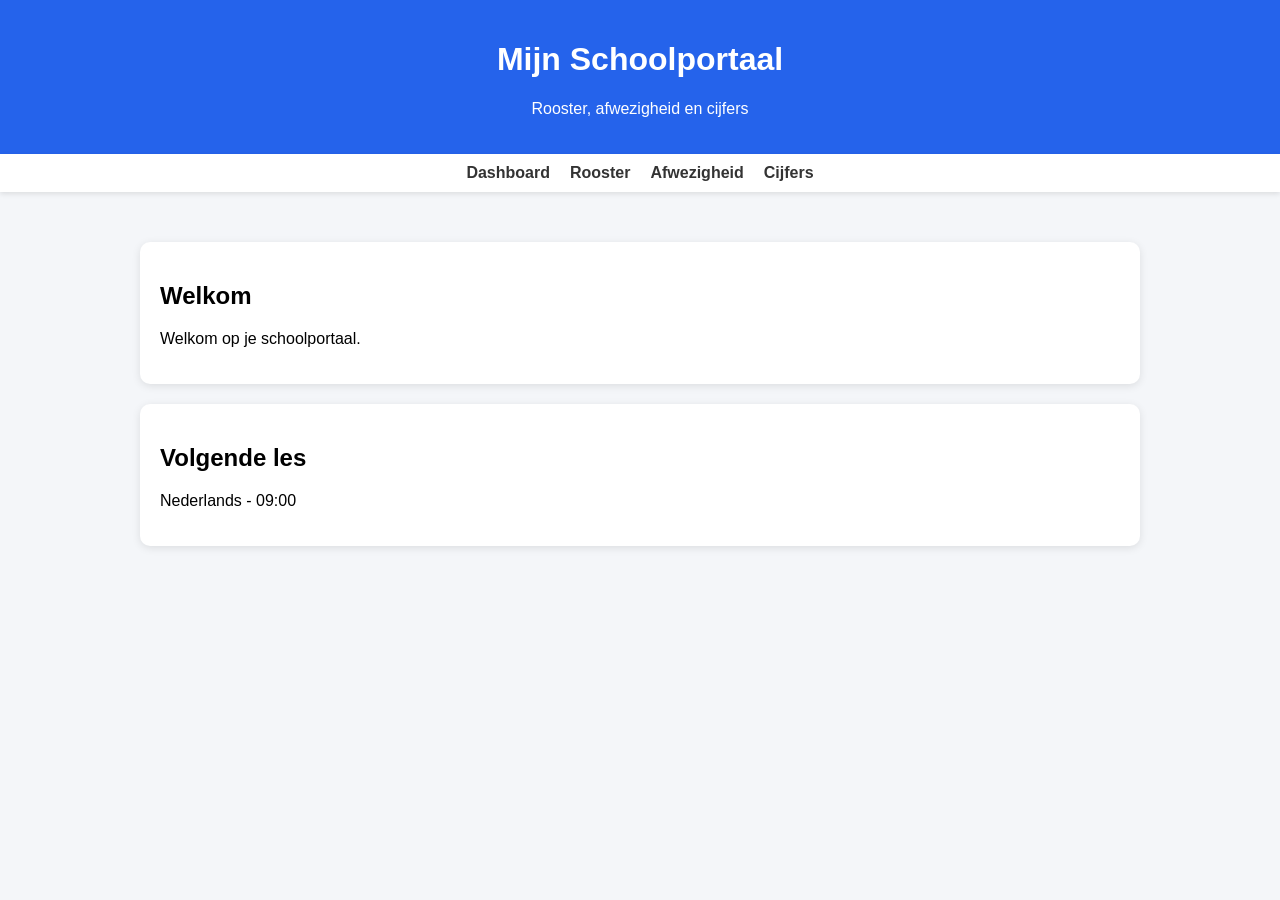
==== index.html @ 2cacb97b "Add initial HTML structure for school portal" ====
<!DOCTYPE html>
<html lang="nl">
<head>
    <meta charset="UTF-8">
    <meta name="viewport" content="width=device-width, initial-scale=1.0">
    <title>Mijn Schoolportaal</title>

    <style>
        body {
            font-family: Arial, sans-serif;
            margin: 0;
            background: #f4f6f9;
        }

        header {
            background: #2563eb;
            color: white;
            padding: 20px;
            text-align: center;
        }

        nav {
            background: white;
            padding: 10px;
            display: flex;
            justify-content: center;
            gap: 20px;
            box-shadow: 0 2px 5px rgba(0,0,0,0.1);
        }

        nav a {
            text-decoration: none;
            color: #333;
            font-weight: bold;
        }

        .container {
            max-width: 1000px;
            margin: 30px auto;
            padding: 20px;
        }

        .card {
            background: white;
            padding: 20px;
            margin-bottom: 20px;
            border-radius: 10px;
            box-shadow: 0 2px 8px rgba(0,0,0,0.1);
        }
    </style>
</head>
<body>

<header>
    <h1>Mijn Schoolportaal</h1>
    <p>Rooster, afwezigheid en cijfers</p>
</header>

<nav>
    <a href="#">Dashboard</a>
    <a href="#">Rooster</a>
    <a href="#">Afwezigheid</a>
    <a href="#">Cijfers</a>
</nav>

<div class="container">

    <div class="card">
        <h2>Welkom</h2>
        <p>Welkom op je schoolportaal.</p>
    </div>

    <div class="card">
        <h2>Volgende les</h2>
        <p>Nederlands - 09:00</p>
    </div>

</div>

</body>
</html>
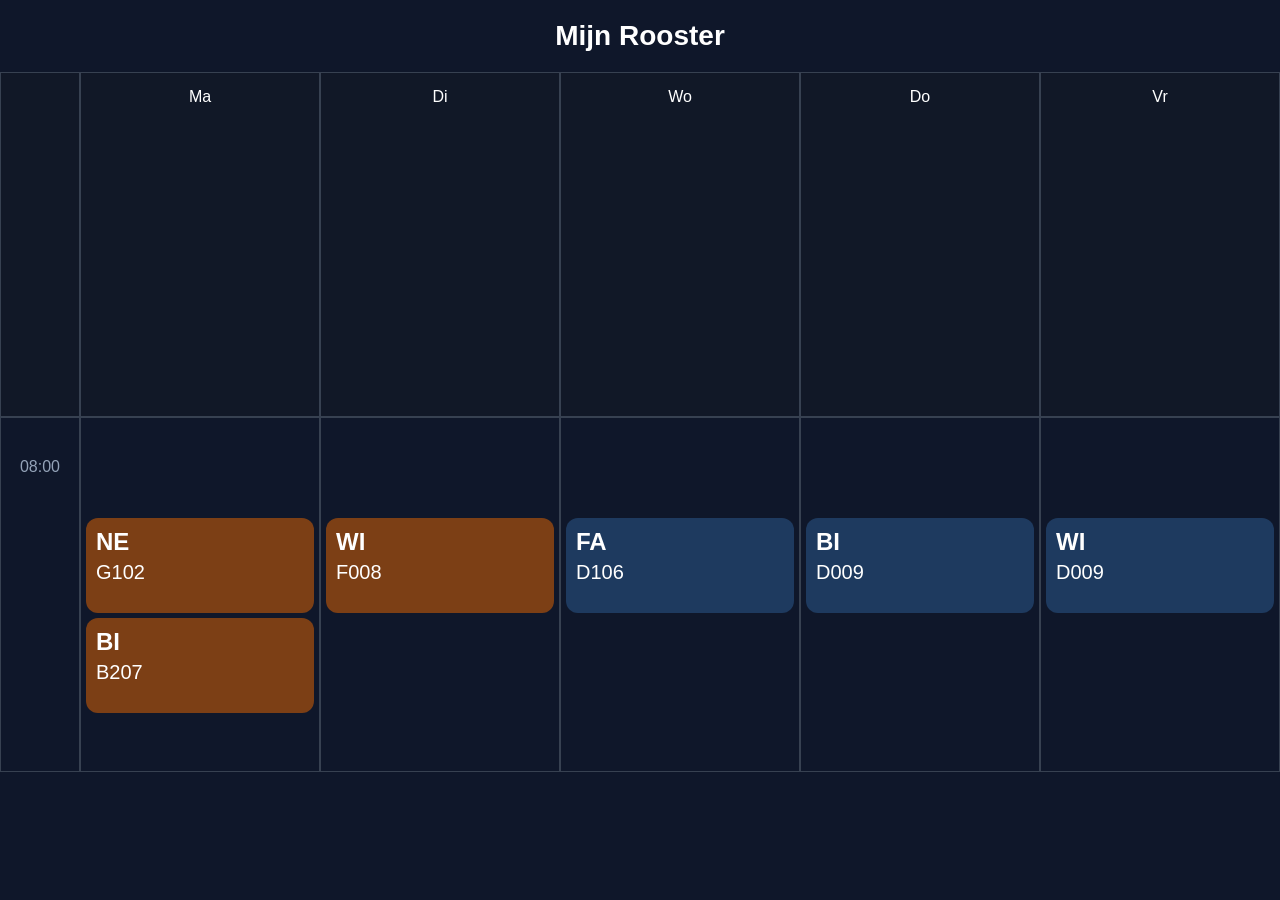
==== commit 8af3f46d: "Update index.html" ====
--- a/index.html
+++ b/index.html
@@ -1,81 +1,188 @@
 <!DOCTYPE html>
 <html lang="nl">
 <head>
-    <meta charset="UTF-8">
-    <meta name="viewport" content="width=device-width, initial-scale=1.0">
-    <title>Mijn Schoolportaal</title>
+<meta charset="UTF-8">
+<meta name="viewport" content="width=device-width, initial-scale=1.0">
+<title>School Rooster</title>
 
-    <style>
-        body {
-            font-family: Arial, sans-serif;
-            margin: 0;
-            background: #f4f6f9;
-        }
+<style>
+*{
+    margin:0;
+    padding:0;
+    box-sizing:border-box;
+    font-family:Arial, sans-serif;
+}
 
-        header {
-            background: #2563eb;
-            color: white;
-            padding: 20px;
-            text-align: center;
-        }
+body{
+    background:#0f172a;
+    color:white;
+}
 
-        nav {
-            background: white;
-            padding: 10px;
-            display: flex;
-            justify-content: center;
-            gap: 20px;
-            box-shadow: 0 2px 5px rgba(0,0,0,0.1);
-        }
+header{
+    padding:20px;
+    text-align:center;
+    font-size:28px;
+    font-weight:bold;
+}
 
-        nav a {
-            text-decoration: none;
-            color: #333;
-            font-weight: bold;
-        }
+.rooster{
+    display:grid;
+    grid-template-columns:80px repeat(5,1fr);
+    min-height:700px;
+}
 
-        .container {
-            max-width: 1000px;
-            margin: 30px auto;
-            padding: 20px;
-        }
+.kop{
+    background:#111827;
+    padding:15px;
+    text-align:center;
+    border:1px solid #374151;
+}
 
-        .card {
-            background: white;
-            padding: 20px;
-            margin-bottom: 20px;
-            border-radius: 10px;
-            box-shadow: 0 2px 8px rgba(0,0,0,0.1);
-        }
-    </style>
+.tijd{
+    border:1px solid #374151;
+    padding-top:40px;
+    text-align:center;
+    color:#94a3b8;
+}
+
+.dag{
+    position:relative;
+    border:1px solid #374151;
+}
+
+.les{
+    position:absolute;
+    left:5px;
+    right:5px;
+    border-radius:12px;
+    padding:10px;
+    color:white;
+    overflow:hidden;
+}
+
+.oranje{
+    background:#7c3f15;
+}
+
+.blauw{
+    background:#1e3a5f;
+}
+
+.vak{
+    font-size:24px;
+    font-weight:bold;
+}
+
+.lokaal{
+    margin-top:5px;
+    font-size:20px;
+}
+</style>
 </head>
 <body>
 
-<header>
-    <h1>Mijn Schoolportaal</h1>
-    <p>Rooster, afwezigheid en cijfers</p>
-</header>
+<header>Mijn Rooster</header>
 
-<nav>
-    <a href="#">Dashboard</a>
-    <a href="#">Rooster</a>
-    <a href="#">Afwezigheid</a>
-    <a href="#">Cijfers</a>
-</nav>
+<div class="rooster">
 
-<div class="container">
+<div class="kop"></div>
+<div class="kop">Ma</div>
+<div class="kop">Di</div>
+<div class="kop">Wo</div>
+<div class="kop">Do</div>
+<div class="kop">Vr</div>
 
-    <div class="card">
-        <h2>Welkom</h2>
-        <p>Welkom op je schoolportaal.</p>
-    </div>
-
-    <div class="card">
-        <h2>Volgende les</h2>
-        <p>Nederlands - 09:00</p>
-    </div>
+<div class="tijd">08:00</div>
+<div class="dag" id="ma"></div>
+<div class="dag" id="di"></div>
+<div class="dag" id="wo"></div>
+<div class="dag" id="do"></div>
+<div class="dag" id="vr"></div>
 
 </div>
 
+<script>
+
+const lessen = [
+
+{
+dag:"ma",
+vak:"NE",
+lokaal:"G102",
+start:9,
+eind:10,
+kleur:"oranje"
+},
+
+{
+dag:"ma",
+vak:"BI",
+lokaal:"B207",
+start:10,
+eind:11,
+kleur:"oranje"
+},
+
+{
+dag:"di",
+vak:"WI",
+lokaal:"F008",
+start:9,
+eind:10,
+kleur:"oranje"
+},
+
+{
+dag:"wo",
+vak:"FA",
+lokaal:"D106",
+start:9,
+eind:10,
+kleur:"blauw"
+},
+
+{
+dag:"do",
+vak:"BI",
+lokaal:"D009",
+start:9,
+eind:10,
+kleur:"blauw"
+},
+
+{
+dag:"vr",
+vak:"WI",
+lokaal:"D009",
+start:9,
+eind:10,
+kleur:"blauw"
+}
+
+];
+
+lessen.forEach(les => {
+
+const blok = document.createElement("div");
+
+blok.className = "les " + les.kleur;
+
+const top = (les.start - 8) * 100;
+const hoogte = (les.eind - les.start) * 100 - 5;
+
+blok.style.top = top + "px";
+blok.style.height = hoogte + "px";
+
+blok.innerHTML = `
+<div class="vak">${les.vak}</div>
+<div class="lokaal">${les.lokaal}</div>
+`;
+
+document.getElementById(les.dag).appendChild(blok);
+
+});
+
+</script>
+
 </body>
 </html>
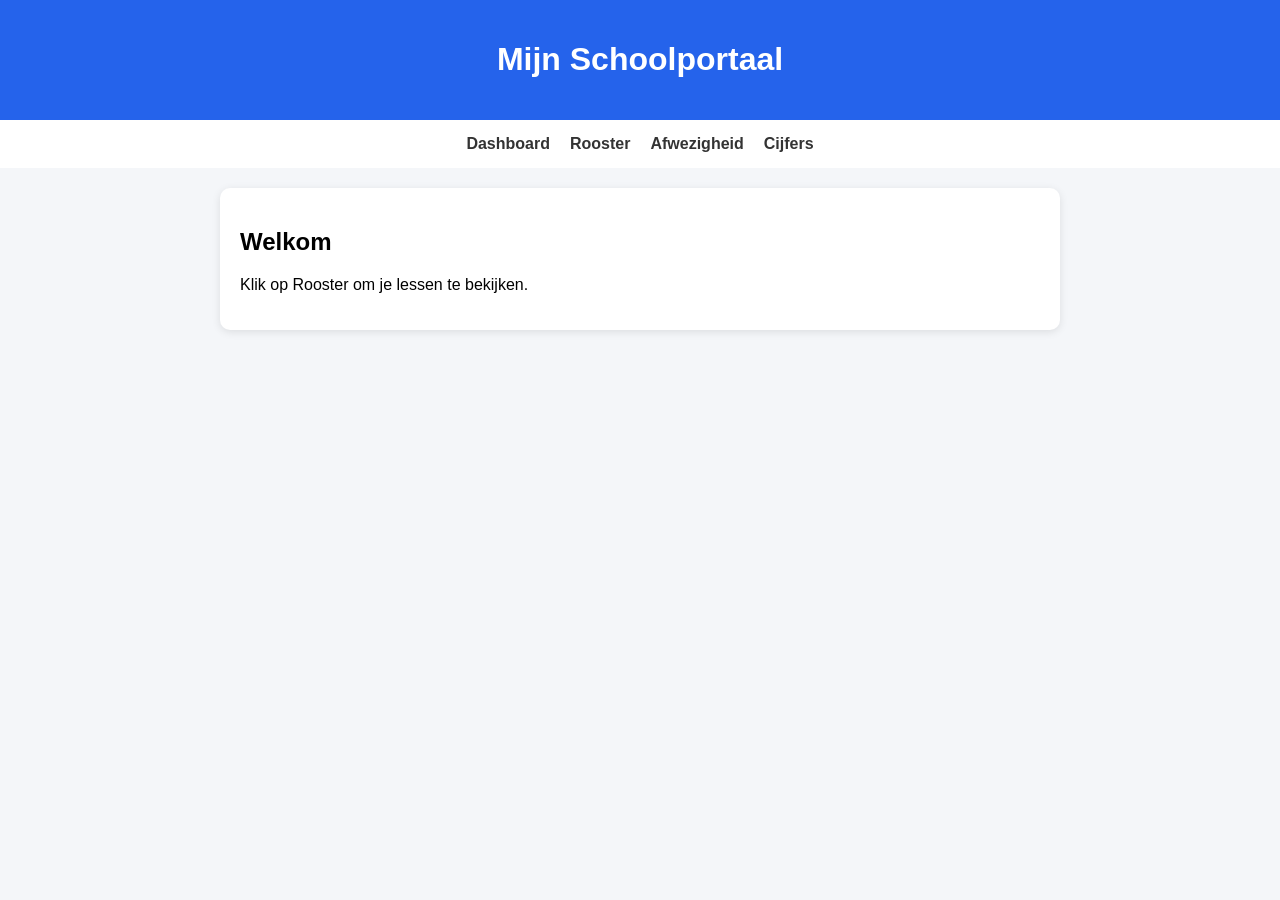
==== commit 969715d3: "Refactor index.html for improved structure and styling" ====
--- a/index.html
+++ b/index.html
@@ -2,187 +2,64 @@
 <html lang="nl">
 <head>
 <meta charset="UTF-8">
-<meta name="viewport" content="width=device-width, initial-scale=1.0">
-<title>School Rooster</title>
+<meta name="viewport" content="width=device-width, initial-scale=1">
+<title>Mijn Schoolportaal</title>
 
 <style>
-*{
-    margin:0;
-    padding:0;
-    box-sizing:border-box;
-    font-family:Arial, sans-serif;
-}
-
 body{
-    background:#0f172a;
-    color:white;
+font-family:Arial;
+margin:0;
+background:#f4f6f9;
 }
 
 header{
-    padding:20px;
-    text-align:center;
-    font-size:28px;
-    font-weight:bold;
+background:#2563eb;
+color:white;
+padding:20px;
+text-align:center;
 }
 
-.rooster{
-    display:grid;
-    grid-template-columns:80px repeat(5,1fr);
-    min-height:700px;
+nav{
+display:flex;
+justify-content:center;
+gap:20px;
+background:white;
+padding:15px;
 }
 
-.kop{
-    background:#111827;
-    padding:15px;
-    text-align:center;
-    border:1px solid #374151;
+nav a{
+text-decoration:none;
+font-weight:bold;
+color:#333;
 }
 
-.tijd{
-    border:1px solid #374151;
-    padding-top:40px;
-    text-align:center;
-    color:#94a3b8;
-}
-
-.dag{
-    position:relative;
-    border:1px solid #374151;
-}
-
-.les{
-    position:absolute;
-    left:5px;
-    right:5px;
-    border-radius:12px;
-    padding:10px;
-    color:white;
-    overflow:hidden;
-}
-
-.oranje{
-    background:#7c3f15;
-}
-
-.blauw{
-    background:#1e3a5f;
-}
-
-.vak{
-    font-size:24px;
-    font-weight:bold;
-}
-
-.lokaal{
-    margin-top:5px;
-    font-size:20px;
+.card{
+background:white;
+max-width:800px;
+margin:20px auto;
+padding:20px;
+border-radius:10px;
+box-shadow:0 2px 8px rgba(0,0,0,.1);
 }
 </style>
 </head>
 <body>
 
-<header>Mijn Rooster</header>
+<header>
+<h1>Mijn Schoolportaal</h1>
+</header>
 
-<div class="rooster">
+<nav>
+<a href="index.html">Dashboard</a>
+<a href="rooster.html">Rooster</a>
+<a href="#">Afwezigheid</a>
+<a href="#">Cijfers</a>
+</nav>
 
-<div class="kop"></div>
-<div class="kop">Ma</div>
-<div class="kop">Di</div>
-<div class="kop">Wo</div>
-<div class="kop">Do</div>
-<div class="kop">Vr</div>
-
-<div class="tijd">08:00</div>
-<div class="dag" id="ma"></div>
-<div class="dag" id="di"></div>
-<div class="dag" id="wo"></div>
-<div class="dag" id="do"></div>
-<div class="dag" id="vr"></div>
-
+<div class="card">
+<h2>Welkom</h2>
+<p>Klik op Rooster om je lessen te bekijken.</p>
 </div>
-
-<script>
-
-const lessen = [
-
-{
-dag:"ma",
-vak:"NE",
-lokaal:"G102",
-start:9,
-eind:10,
-kleur:"oranje"
-},
-
-{
-dag:"ma",
-vak:"BI",
-lokaal:"B207",
-start:10,
-eind:11,
-kleur:"oranje"
-},
-
-{
-dag:"di",
-vak:"WI",
-lokaal:"F008",
-start:9,
-eind:10,
-kleur:"oranje"
-},
-
-{
-dag:"wo",
-vak:"FA",
-lokaal:"D106",
-start:9,
-eind:10,
-kleur:"blauw"
-},
-
-{
-dag:"do",
-vak:"BI",
-lokaal:"D009",
-start:9,
-eind:10,
-kleur:"blauw"
-},
-
-{
-dag:"vr",
-vak:"WI",
-lokaal:"D009",
-start:9,
-eind:10,
-kleur:"blauw"
-}
-
-];
-
-lessen.forEach(les => {
-
-const blok = document.createElement("div");
-
-blok.className = "les " + les.kleur;
-
-const top = (les.start - 8) * 100;
-const hoogte = (les.eind - les.start) * 100 - 5;
-
-blok.style.top = top + "px";
-blok.style.height = hoogte + "px";
-
-blok.innerHTML = `
-<div class="vak">${les.vak}</div>
-<div class="lokaal">${les.lokaal}</div>
-`;
-
-document.getElementById(les.dag).appendChild(blok);
-
-});
-
-</script>
 
 </body>
 </html>
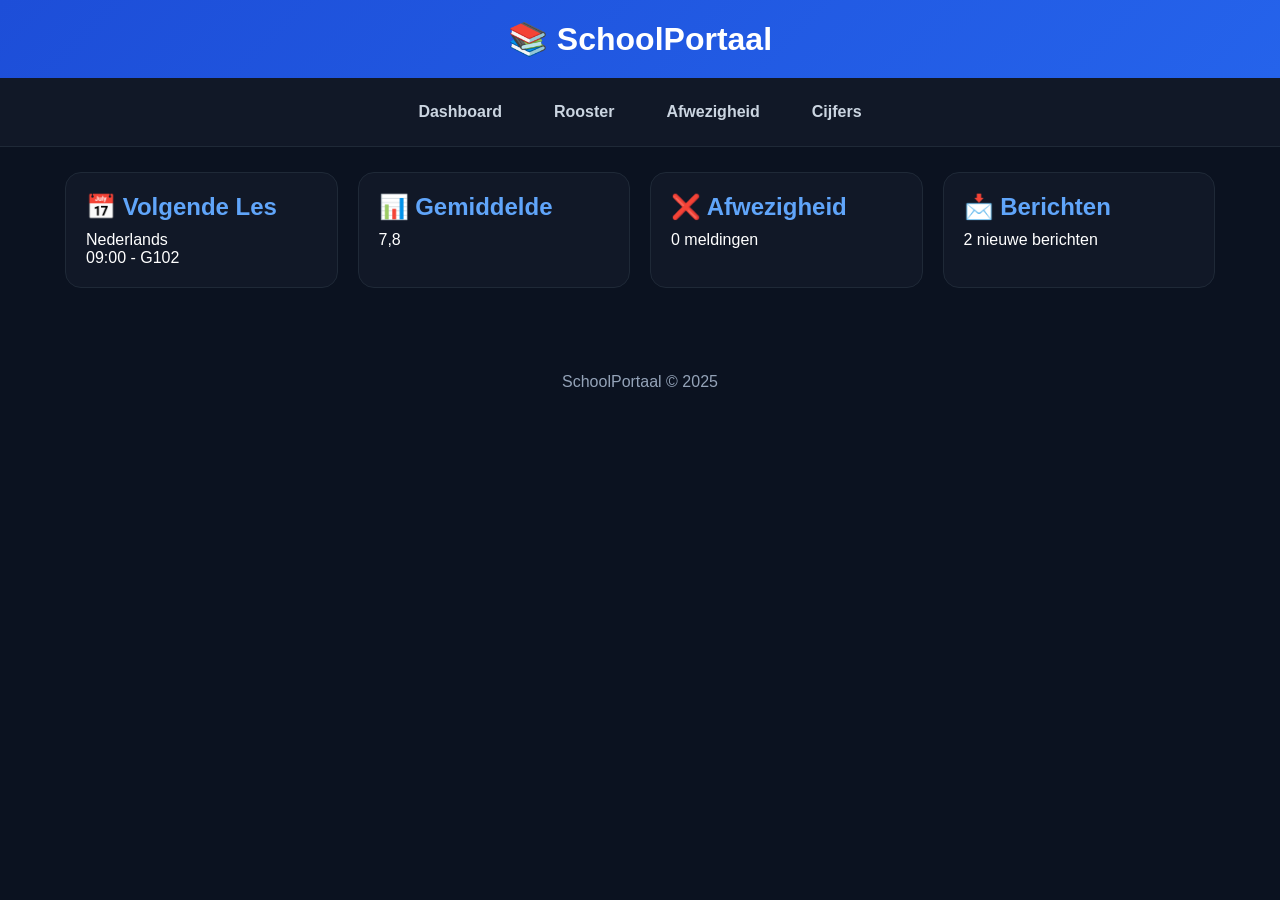
==== commit 27b2701e: "Update HTML structure and titles for SchoolPortaal" ====
--- a/index.html
+++ b/index.html
@@ -2,64 +2,56 @@
 <html lang="nl">
 <head>
 <meta charset="UTF-8">
-<meta name="viewport" content="width=device-width, initial-scale=1">
-<title>Mijn Schoolportaal</title>
+<meta name="viewport" content="width=device-width, initial-scale=1.0">
+<title>SchoolPortaal</title>
 
-<style>
-body{
-font-family:Arial;
-margin:0;
-background:#f4f6f9;
-}
-
-header{
-background:#2563eb;
-color:white;
-padding:20px;
-text-align:center;
-}
-
-nav{
-display:flex;
-justify-content:center;
-gap:20px;
-background:white;
-padding:15px;
-}
-
-nav a{
-text-decoration:none;
-font-weight:bold;
-color:#333;
-}
-
-.card{
-background:white;
-max-width:800px;
-margin:20px auto;
-padding:20px;
-border-radius:10px;
-box-shadow:0 2px 8px rgba(0,0,0,.1);
-}
-</style>
+<link rel="stylesheet" href="style.css">
 </head>
 <body>
 
 <header>
-<h1>Mijn Schoolportaal</h1>
+    <h1>📚 SchoolPortaal</h1>
 </header>
 
 <nav>
-<a href="index.html">Dashboard</a>
-<a href="rooster.html">Rooster</a>
-<a href="#">Afwezigheid</a>
-<a href="#">Cijfers</a>
+    <a href="index.html">Dashboard</a>
+    <a href="rooster.html">Rooster</a>
+    <a href="#">Afwezigheid</a>
+    <a href="#">Cijfers</a>
 </nav>
 
-<div class="card">
-<h2>Welkom</h2>
-<p>Klik op Rooster om je lessen te bekijken.</p>
+<div class="container">
+
+    <div class="cards">
+
+        <div class="card">
+            <h2>📅 Volgende Les</h2>
+            <p>Nederlands</p>
+            <p>09:00 - G102</p>
+        </div>
+
+        <div class="card">
+            <h2>📊 Gemiddelde</h2>
+            <p>7,8</p>
+        </div>
+
+        <div class="card">
+            <h2>❌ Afwezigheid</h2>
+            <p>0 meldingen</p>
+        </div>
+
+        <div class="card">
+            <h2>📩 Berichten</h2>
+            <p>2 nieuwe berichten</p>
+        </div>
+
+    </div>
+
 </div>
+
+<footer>
+    SchoolPortaal © 2025
+</footer>
 
 </body>
 </html>
--- a/style.css
+++ b/style.css
@@ -0,0 +1,198 @@
+/* Algemene instellingen */
+
+*{
+    margin:0;
+    padding:0;
+    box-sizing:border-box;
+}
+
+body{
+    font-family: "Segoe UI", Arial, sans-serif;
+    background:#0b1220;
+    color:white;
+    min-height:100vh;
+}
+
+/* Header */
+
+header{
+    background:linear-gradient(135deg,#1d4ed8,#2563eb);
+    padding:20px;
+    text-align:center;
+    box-shadow:0 4px 20px rgba(0,0,0,.3);
+}
+
+header h1{
+    font-size:2rem;
+}
+
+/* Navigatie */
+
+nav{
+    display:flex;
+    justify-content:center;
+    gap:20px;
+    padding:15px;
+    background:#111827;
+    border-bottom:1px solid #1f2937;
+}
+
+nav a{
+    color:#cbd5e1;
+    text-decoration:none;
+    padding:10px 16px;
+    border-radius:10px;
+    transition:.3s;
+    font-weight:600;
+}
+
+nav a:hover{
+    background:#2563eb;
+    color:white;
+}
+
+/* Dashboard kaarten */
+
+.container{
+    max-width:1200px;
+    margin:auto;
+    padding:25px;
+}
+
+.cards{
+    display:grid;
+    grid-template-columns:repeat(auto-fit,minmax(250px,1fr));
+    gap:20px;
+}
+
+.card{
+    background:#111827;
+    border:1px solid #1f2937;
+    border-radius:16px;
+    padding:20px;
+    transition:.3s;
+}
+
+.card:hover{
+    transform:translateY(-5px);
+    box-shadow:0 10px 25px rgba(0,0,0,.4);
+}
+
+.card h2{
+    margin-bottom:10px;
+    color:#60a5fa;
+}
+
+/* Rooster */
+
+.rooster{
+    display:grid;
+    grid-template-columns:80px repeat(5,1fr);
+    min-height:900px;
+    margin-top:20px;
+}
+
+.dagnaam{
+    background:#111827;
+    border:1px solid #334155;
+    padding:15px;
+    text-align:center;
+    font-weight:bold;
+    color:#e2e8f0;
+}
+
+.tijd{
+    border:1px solid #334155;
+    padding-top:50px;
+    text-align:center;
+    color:#94a3b8;
+}
+
+.kolom{
+    position:relative;
+    border:1px solid #334155;
+    background:#0f172a;
+}
+
+/* Les blokken */
+
+.les{
+    position:absolute;
+    left:4px;
+    right:4px;
+    border-radius:14px;
+    padding:12px;
+    overflow:hidden;
+    box-shadow:0 4px 15px rgba(0,0,0,.3);
+}
+
+.oranje{
+    background:linear-gradient(
+        135deg,
+        #b45309,
+        #92400e
+    );
+}
+
+.blauw{
+    background:linear-gradient(
+        135deg,
+        #2563eb,
+        #1e40af
+    );
+}
+
+.groen{
+    background:linear-gradient(
+        135deg,
+        #16a34a,
+        #166534
+    );
+}
+
+.rood{
+    background:linear-gradient(
+        135deg,
+        #dc2626,
+        #991b1b
+    );
+}
+
+.vak{
+    font-size:1.5rem;
+    font-weight:bold;
+}
+
+.lokaal{
+    margin-top:8px;
+    font-size:1rem;
+    opacity:.9;
+}
+
+/* Footer */
+
+footer{
+    margin-top:40px;
+    text-align:center;
+    padding:20px;
+    color:#94a3b8;
+}
+
+/* Mobiel */
+
+@media(max-width:768px){
+
+    nav{
+        flex-wrap:wrap;
+    }
+
+    .rooster{
+        overflow-x:auto;
+        min-width:700px;
+    }
+
+    .vak{
+        font-size:1.2rem;
+    }
+
+}
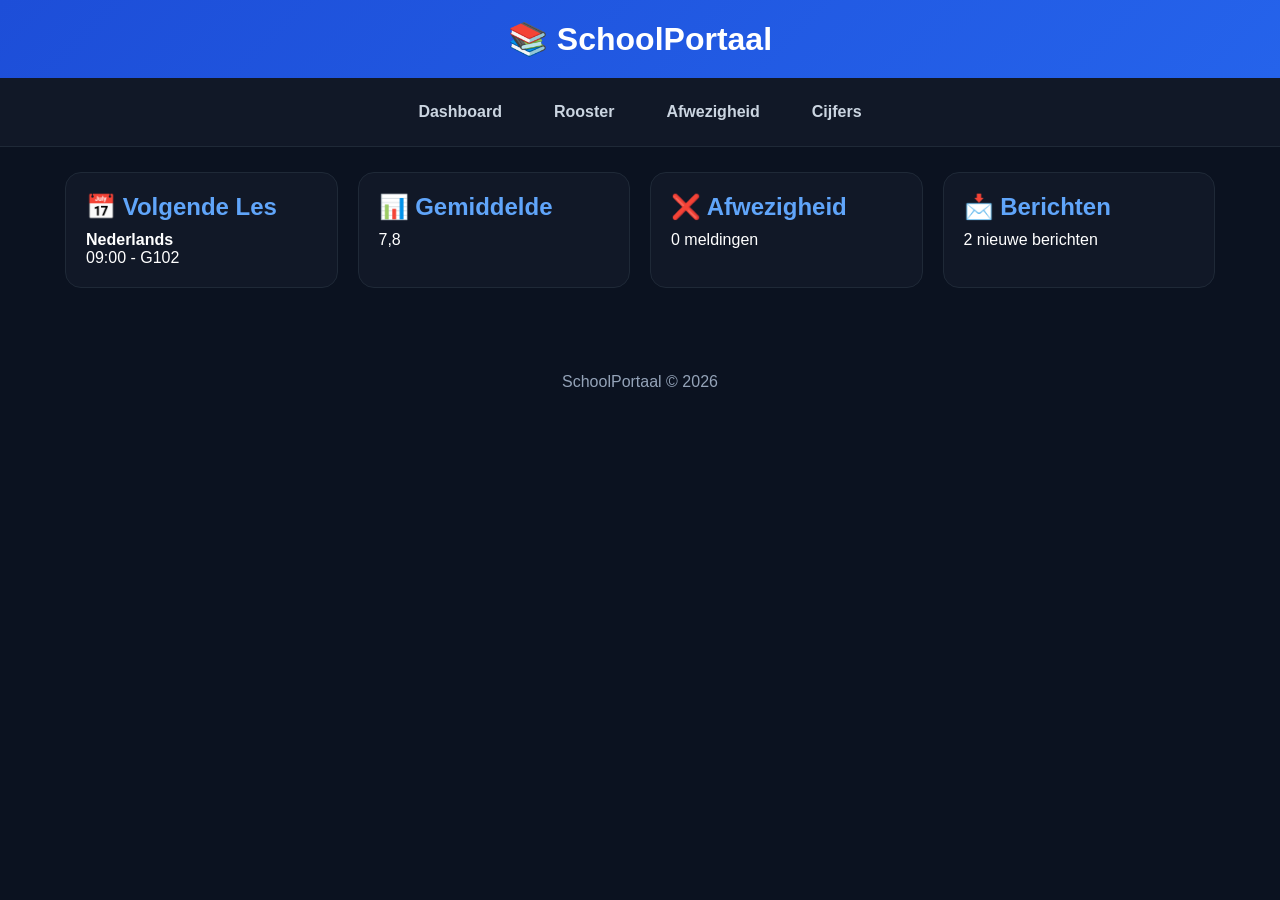
==== commit 6f1adf07: "Enhance HTML structure and update content" ====
--- a/index.html
+++ b/index.html
@@ -4,9 +4,9 @@
 <meta charset="UTF-8">
 <meta name="viewport" content="width=device-width, initial-scale=1.0">
 <title>SchoolPortaal</title>
-
 <link rel="stylesheet" href="style.css">
 </head>
+
 <body>
 
 <header>
@@ -14,25 +14,25 @@
 </header>
 
 <nav>
-    <a href="index.html">Dashboard</a>
+    <a href="index.html" class="active">Dashboard</a>
     <a href="rooster.html">Rooster</a>
     <a href="#">Afwezigheid</a>
     <a href="#">Cijfers</a>
 </nav>
 
-<div class="container">
+<main class="container">
 
     <div class="cards">
 
         <div class="card">
             <h2>📅 Volgende Les</h2>
-            <p>Nederlands</p>
+            <p><strong>Nederlands</strong></p>
             <p>09:00 - G102</p>
         </div>
 
         <div class="card">
             <h2>📊 Gemiddelde</h2>
-            <p>7,8</p>
+            <p class="big">7,8</p>
         </div>
 
         <div class="card">
@@ -47,10 +47,10 @@
 
     </div>
 
-</div>
+</main>
 
 <footer>
-    SchoolPortaal © 2025
+    SchoolPortaal © 2026
 </footer>
 
 </body>
